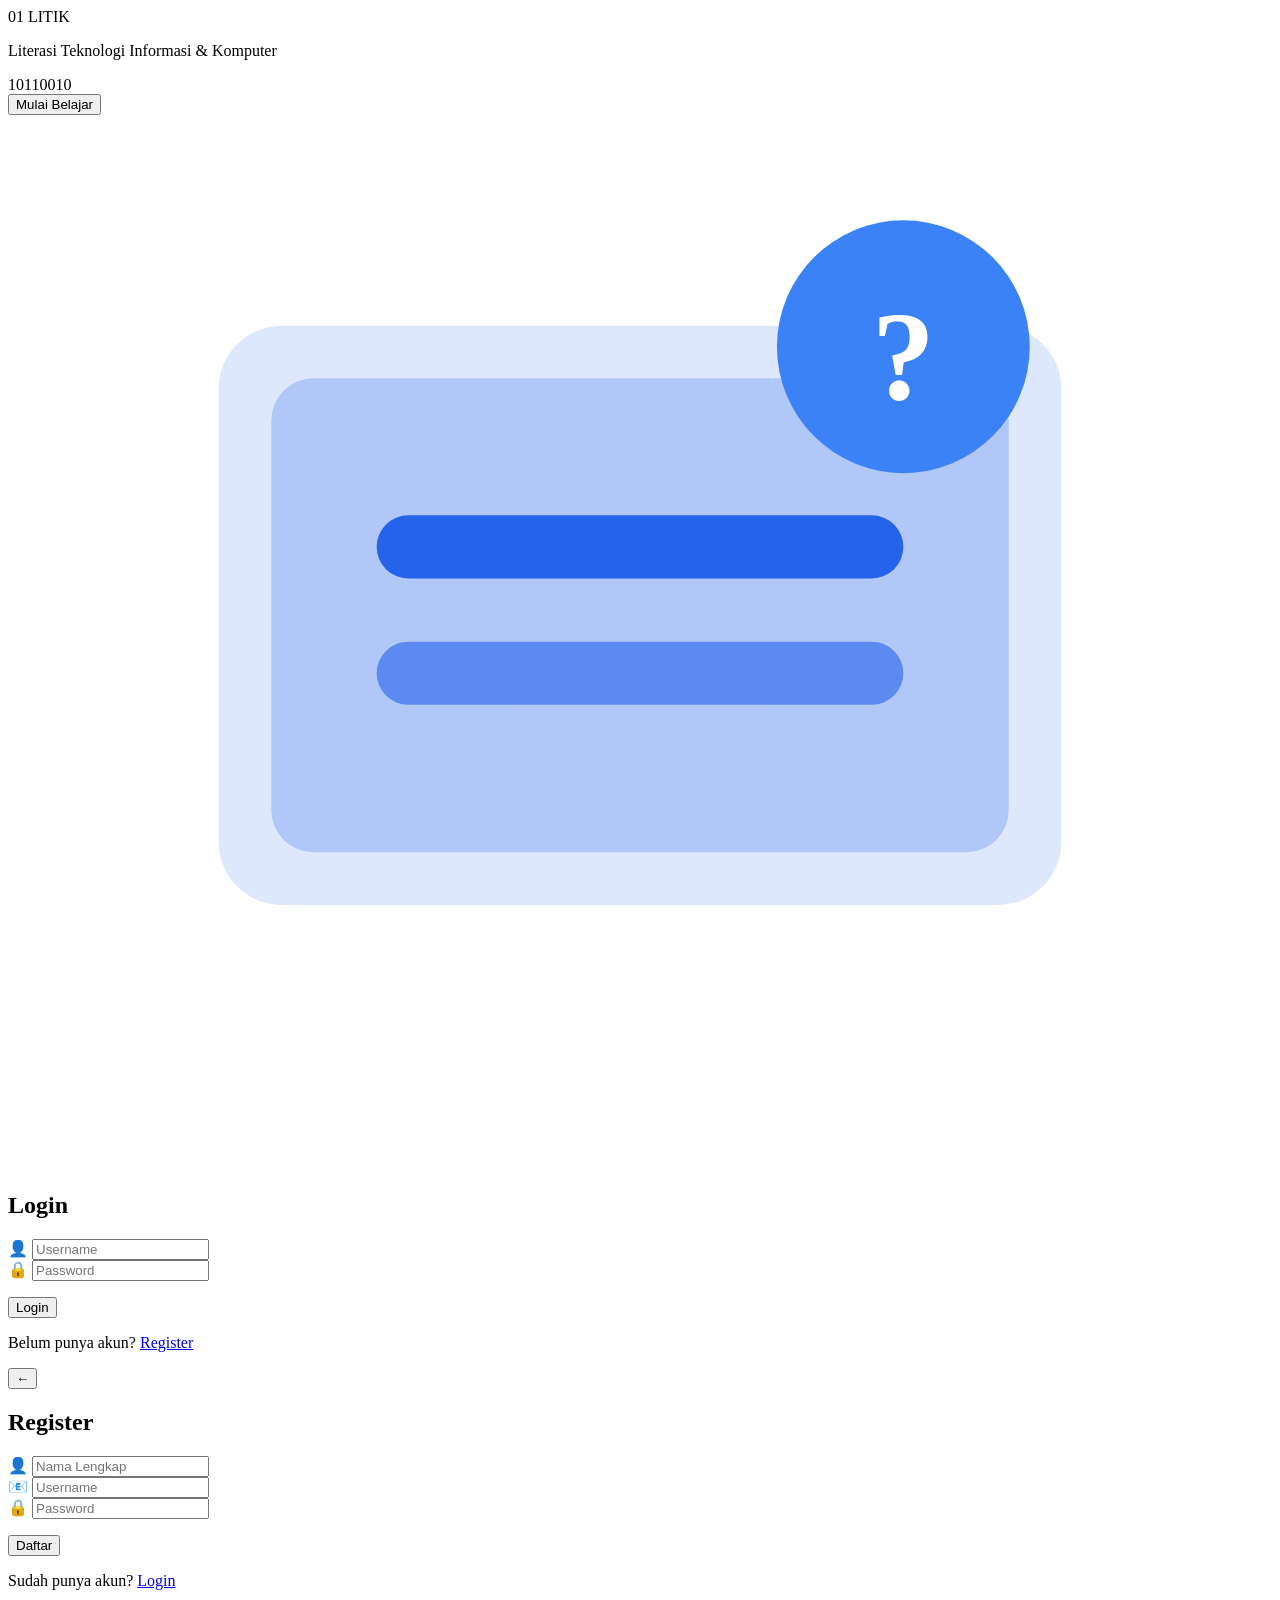
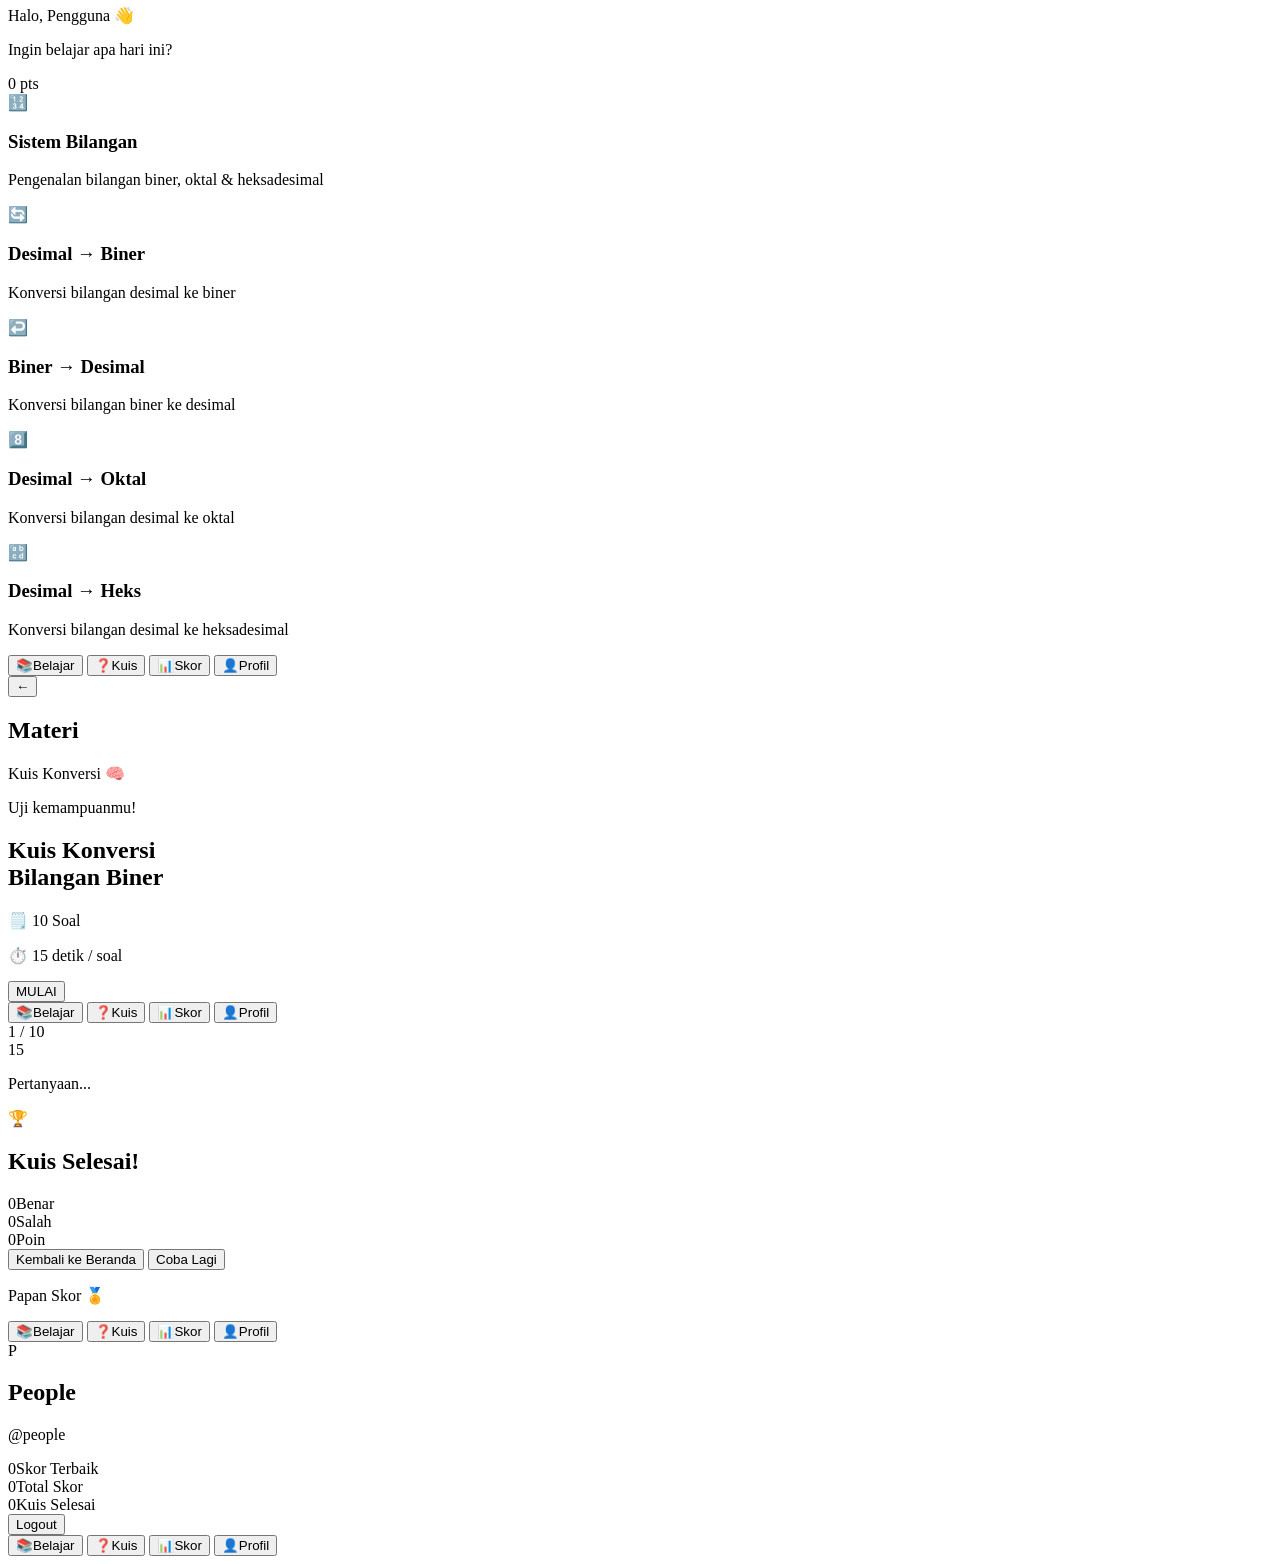
==== index.html @ dcb61ea6 "Add files via upload" ====
<!DOCTYPE html>
<html lang="id">
<head>
  <meta charset="UTF-8" />
  <meta name="viewport" content="width=device-width, initial-scale=1.0" />
  <title>LITIK — Literasi Teknologi Informasi & Komputer</title>
  <link rel="preconnect" href="https://fonts.googleapis.com" />
  <link href="https://fonts.googleapis.com/css2?family=Nunito:wght@400;600;700;800;900&family=Space+Mono:wght@400;700&display=swap" rel="stylesheet" />
  <link rel="stylesheet" href="style.css" />
</head>
<body>

<!-- ====== SCREENS ====== -->
<div id="app">

  <!-- SPLASH -->
  <div class="screen active" id="screen-splash">
    <div class="splash-content">
      <div class="splash-logo">
        <span class="logo-bit">01</span>
        <span class="logo-name">LITIK</span>
      </div>
      <p class="splash-sub">Literasi Teknologi Informasi &amp; Komputer</p>
      <div class="splash-bits">
        <span>1</span><span>0</span><span>1</span><span>1</span><span>0</span><span>0</span><span>1</span><span>0</span>
      </div>
      <button class="btn-primary" onclick="showScreen('screen-login')">Mulai Belajar</button>
    </div>
  </div>

  <!-- LOGIN -->
  <div class="screen" id="screen-login">
    <div class="auth-card">
      <div class="auth-illo">
        <svg viewBox="0 0 120 100" xmlns="http://www.w3.org/2000/svg">
          <rect x="20" y="20" width="80" height="55" rx="6" fill="#2563eb" opacity=".15"/>
          <rect x="25" y="25" width="70" height="45" rx="4" fill="#2563eb" opacity=".25"/>
          <rect x="35" y="38" width="50" height="6" rx="3" fill="#2563eb"/>
          <rect x="35" y="50" width="50" height="6" rx="3" fill="#2563eb" opacity=".6"/>
          <circle cx="85" cy="22" r="12" fill="#3b82f6"/>
          <text x="85" y="27" text-anchor="middle" font-size="12" fill="white" font-weight="bold">?</text>
        </svg>
      </div>
      <h2>Login</h2>
      <div class="form-group">
        <span class="input-icon">👤</span>
        <input type="text" id="login-user" placeholder="Username" />
      </div>
      <div class="form-group">
        <span class="input-icon">🔒</span>
        <input type="password" id="login-pass" placeholder="Password" />
      </div>
      <p class="form-error" id="login-error"></p>
      <button class="btn-primary" onclick="doLogin()">Login</button>
      <p class="auth-switch">Belum punya akun? <a href="#" onclick="showScreen('screen-register')">Register</a></p>
    </div>
  </div>

  <!-- REGISTER -->
  <div class="screen" id="screen-register">
    <div class="auth-card">
      <button class="btn-back" onclick="showScreen('screen-login')">←</button>
      <h2>Register</h2>
      <div class="form-group">
        <span class="input-icon">👤</span>
        <input type="text" id="reg-name" placeholder="Nama Lengkap" />
      </div>
      <div class="form-group">
        <span class="input-icon">📧</span>
        <input type="text" id="reg-user" placeholder="Username" />
      </div>
      <div class="form-group">
        <span class="input-icon">🔒</span>
        <input type="password" id="reg-pass" placeholder="Password" />
      </div>
      <p class="form-error" id="reg-error"></p>
      <button class="btn-primary" onclick="doRegister()">Daftar</button>
      <p class="auth-switch">Sudah punya akun? <a href="#" onclick="showScreen('screen-login')">Login</a></p>
    </div>
  </div>

  <!-- HOME (BELAJAR) -->
  <div class="screen" id="screen-home">
    <div class="home-header">
      <div>
        <p class="greeting">Halo, <span id="display-name">Pengguna</span> 👋</p>
        <p class="sub-greeting">Ingin belajar apa hari ini?</p>
      </div>
      <div class="header-score-badge"><span id="header-score">0</span> pts</div>
    </div>
    <div class="topic-grid">
      <div class="topic-card" onclick="showMateri('biner')">
        <div class="topic-icon">🔢</div>
        <h3>Sistem Bilangan</h3>
        <p>Pengenalan bilangan biner, oktal & heksadesimal</p>
      </div>
      <div class="topic-card" onclick="showMateri('desimal-biner')">
        <div class="topic-icon">🔄</div>
        <h3>Desimal → Biner</h3>
        <p>Konversi bilangan desimal ke biner</p>
      </div>
      <div class="topic-card" onclick="showMateri('biner-desimal')">
        <div class="topic-icon">↩️</div>
        <h3>Biner → Desimal</h3>
        <p>Konversi bilangan biner ke desimal</p>
      </div>
      <div class="topic-card" onclick="showMateri('desimal-oktal')">
        <div class="topic-icon">8️⃣</div>
        <h3>Desimal → Oktal</h3>
        <p>Konversi bilangan desimal ke oktal</p>
      </div>
      <div class="topic-card" onclick="showMateri('desimal-hex')">
        <div class="topic-icon">🔡</div>
        <h3>Desimal → Heks</h3>
        <p>Konversi bilangan desimal ke heksadesimal</p>
      </div>
    </div>
    <div class="bottom-nav">
      <button class="nav-btn active" onclick="switchTab('home')"><span>📚</span>Belajar</button>
      <button class="nav-btn" onclick="switchTab('kuis')"><span>❓</span>Kuis</button>
      <button class="nav-btn" onclick="switchTab('skor')"><span>📊</span>Skor</button>
      <button class="nav-btn" onclick="switchTab('profil')"><span>👤</span>Profil</button>
    </div>
  </div>

  <!-- MATERI -->
  <div class="screen" id="screen-materi">
    <div class="materi-header">
      <button class="btn-back-light" onclick="showScreen('screen-home')">←</button>
      <h2 id="materi-title">Materi</h2>
    </div>
    <div class="materi-body" id="materi-body"></div>
  </div>

  <!-- KUIS -->
  <div class="screen" id="screen-kuis">
    <div class="home-header">
      <div>
        <p class="greeting">Kuis Konversi 🧠</p>
        <p class="sub-greeting">Uji kemampuanmu!</p>
      </div>
    </div>
    <div class="kuis-card-preview">
      <div class="kuis-preview-info">
        <h2>Kuis Konversi<br>Bilangan Biner</h2>
        <p>🗒️ 10 Soal</p>
        <p>⏱️ 15 detik / soal</p>
        <button class="btn-primary" onclick="startKuis()">MULAI</button>
      </div>
    </div>
    <div class="bottom-nav">
      <button class="nav-btn" onclick="switchTab('home')"><span>📚</span>Belajar</button>
      <button class="nav-btn active" onclick="switchTab('kuis')"><span>❓</span>Kuis</button>
      <button class="nav-btn" onclick="switchTab('skor')"><span>📊</span>Skor</button>
      <button class="nav-btn" onclick="switchTab('profil')"><span>👤</span>Profil</button>
    </div>
  </div>

  <!-- KUIS ACTIVE -->
  <div class="screen" id="screen-kuis-active">
    <div class="kuis-header">
      <span id="kuis-q-num">1 / 10</span>
      <div class="kuis-timer-wrap">
        <div class="kuis-timer-bar"><div id="kuis-timer-fill"></div></div>
        <span id="kuis-timer-text">15</span>
      </div>
    </div>
    <div class="kuis-question-box">
      <p id="kuis-question">Pertanyaan...</p>
    </div>
    <div class="kuis-options" id="kuis-options"></div>
  </div>

  <!-- KUIS RESULT -->
  <div class="screen" id="screen-kuis-result">
    <div class="result-box">
      <div class="result-trophy">🏆</div>
      <h2>Kuis Selesai!</h2>
      <div class="result-stat">
        <div class="stat-item"><span id="res-benar">0</span><label>Benar</label></div>
        <div class="stat-item"><span id="res-salah">0</span><label>Salah</label></div>
        <div class="stat-item"><span id="res-pts">0</span><label>Poin</label></div>
      </div>
      <button class="btn-primary" onclick="showScreen('screen-home'); switchTab('home')">Kembali ke Beranda</button>
      <button class="btn-secondary" onclick="startKuis()">Coba Lagi</button>
    </div>
  </div>

  <!-- SKOR -->
  <div class="screen" id="screen-skor">
    <div class="home-header"><p class="greeting">Papan Skor 🏅</p></div>
    <div class="leaderboard" id="leaderboard-list"></div>
    <div class="bottom-nav">
      <button class="nav-btn" onclick="switchTab('home')"><span>📚</span>Belajar</button>
      <button class="nav-btn" onclick="switchTab('kuis')"><span>❓</span>Kuis</button>
      <button class="nav-btn active" onclick="switchTab('skor')"><span>📊</span>Skor</button>
      <button class="nav-btn" onclick="switchTab('profil')"><span>👤</span>Profil</button>
    </div>
  </div>

  <!-- PROFIL -->
  <div class="screen" id="screen-profil">
    <div class="profil-header">
      <div class="profil-avatar" id="profil-avatar">P</div>
      <h2 id="profil-name">People</h2>
      <p id="profil-username">@people</p>
    </div>
    <div class="profil-stats">
      <div class="pstat"><span id="profil-best">0</span><label>Skor Terbaik</label></div>
      <div class="pstat"><span id="profil-total">0</span><label>Total Skor</label></div>
      <div class="pstat"><span id="profil-quizzes">0</span><label>Kuis Selesai</label></div>
    </div>
    <div class="profil-actions">
      <button class="btn-secondary" onclick="doLogout()">Logout</button>
    </div>
    <div class="bottom-nav">
      <button class="nav-btn" onclick="switchTab('home')"><span>📚</span>Belajar</button>
      <button class="nav-btn" onclick="switchTab('kuis')"><span>❓</span>Kuis</button>
      <button class="nav-btn" onclick="switchTab('skor')"><span>📊</span>Skor</button>
      <button class="nav-btn active" onclick="switchTab('profil')"><span>👤</span>Profil</button>
    </div>
  </div>

</div><!-- end #app -->

<script src="app.js"></script>
</body>
</html>
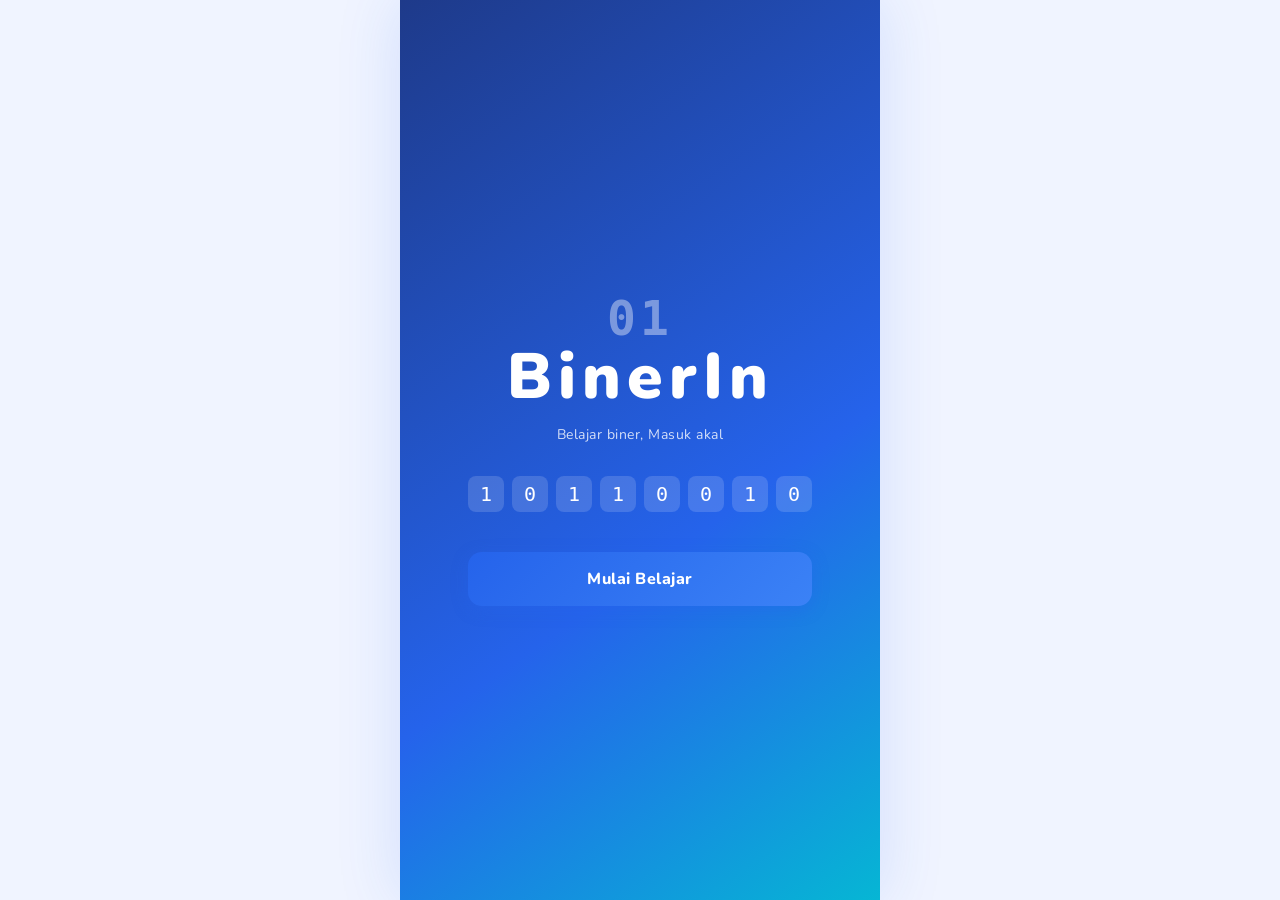
==== commit c23039cc: "Update index.html" ====
--- a/index.html
+++ b/index.html
@@ -3,7 +3,7 @@
 <head>
   <meta charset="UTF-8" />
   <meta name="viewport" content="width=device-width, initial-scale=1.0" />
-  <title>LITIK — Literasi Teknologi Informasi & Komputer</title>
+  <title>BinerIn – belajar biner, masuk akal</title>
   <link rel="preconnect" href="https://fonts.googleapis.com" />
   <link href="https://fonts.googleapis.com/css2?family=Nunito:wght@400;600;700;800;900&family=Space+Mono:wght@400;700&display=swap" rel="stylesheet" />
   <link rel="stylesheet" href="style.css" />
@@ -18,9 +18,9 @@
     <div class="splash-content">
       <div class="splash-logo">
         <span class="logo-bit">01</span>
-        <span class="logo-name">LITIK</span>
-      </div>
-      <p class="splash-sub">Literasi Teknologi Informasi &amp; Komputer</p>
+        <span class="logo-name">BinerIn</span>
+      </div>
+      <p class="splash-sub">Belajar biner, Masuk akal</p>
       <div class="splash-bits">
         <span>1</span><span>0</span><span>1</span><span>1</span><span>0</span><span>0</span><span>1</span><span>0</span>
       </div>
@@ -225,4 +225,4 @@
 
 <script src="app.js"></script>
 </body>
-</html>+</html>
--- a/style.css
+++ b/style.css
@@ -0,0 +1,753 @@
+/* ==============================
+   LITIK — Global Reset & Vars
+============================== */
+*, *::before, *::after { box-sizing: border-box; margin: 0; padding: 0; }
+
+:root {
+  --primary: #2563eb;
+  --primary-light: #3b82f6;
+  --primary-pale: #dbeafe;
+  --accent: #06b6d4;
+  --success: #10b981;
+  --danger: #ef4444;
+  --warning: #f59e0b;
+  --bg: #f0f4ff;
+  --card: #ffffff;
+  --text: #1e293b;
+  --muted: #64748b;
+  --border: #e2e8f0;
+  --radius: 16px;
+  --shadow: 0 4px 24px rgba(37,99,235,.12);
+}
+
+html, body {
+  height: 100%;
+  font-family: 'Nunito', sans-serif;
+  background: var(--bg);
+  color: var(--text);
+  overflow: hidden;
+}
+
+#app {
+  position: relative;
+  width: 100%;
+  max-width: 480px;
+  height: 100dvh;
+  margin: 0 auto;
+  overflow: hidden;
+  background: var(--bg);
+  box-shadow: 0 0 60px rgba(37,99,235,.15);
+}
+
+/* ==============================
+   SCREENS
+============================== */
+.screen {
+  position: absolute;
+  inset: 0;
+  overflow-y: auto;
+  opacity: 0;
+  pointer-events: none;
+  transform: translateY(20px);
+  transition: opacity .3s ease, transform .3s ease;
+  padding-bottom: 80px;
+}
+.screen.active {
+  opacity: 1;
+  pointer-events: all;
+  transform: translateY(0);
+}
+.screen:not(.active) { pointer-events: none; }
+
+/* ==============================
+   SPLASH
+============================== */
+#screen-splash {
+  background: linear-gradient(145deg, #1e3a8a 0%, #2563eb 60%, #06b6d4 100%);
+  display: flex;
+  align-items: center;
+  justify-content: center;
+  padding-bottom: 0;
+}
+.splash-content {
+  text-align: center;
+  color: white;
+  padding: 32px;
+}
+.splash-logo {
+  margin-bottom: 12px;
+}
+.logo-bit {
+  display: block;
+  font-family: 'Space Mono', monospace;
+  font-size: 48px;
+  font-weight: 700;
+  letter-spacing: 4px;
+  opacity: .4;
+  line-height: 1;
+}
+.logo-name {
+  display: block;
+  font-size: 64px;
+  font-weight: 900;
+  letter-spacing: 6px;
+  line-height: 1.1;
+}
+.splash-sub {
+  font-size: 14px;
+  opacity: .8;
+  margin-bottom: 32px;
+  letter-spacing: .5px;
+}
+.splash-bits {
+  display: flex;
+  justify-content: center;
+  gap: 8px;
+  margin-bottom: 40px;
+}
+.splash-bits span {
+  font-family: 'Space Mono', monospace;
+  font-size: 20px;
+  width: 36px;
+  height: 36px;
+  display: flex;
+  align-items: center;
+  justify-content: center;
+  background: rgba(255,255,255,.15);
+  border-radius: 8px;
+  animation: bitPulse 2s infinite;
+}
+.splash-bits span:nth-child(2) { animation-delay: .2s; }
+.splash-bits span:nth-child(3) { animation-delay: .4s; }
+.splash-bits span:nth-child(4) { animation-delay: .6s; }
+.splash-bits span:nth-child(5) { animation-delay: .8s; }
+.splash-bits span:nth-child(6) { animation-delay: 1.0s; }
+.splash-bits span:nth-child(7) { animation-delay: 1.2s; }
+.splash-bits span:nth-child(8) { animation-delay: 1.4s; }
+@keyframes bitPulse {
+  0%,100% { opacity: .4; transform: scale(1); }
+  50% { opacity: 1; transform: scale(1.15); }
+}
+
+/* ==============================
+   AUTH SCREENS
+============================== */
+#screen-login, #screen-register {
+  display: flex;
+  align-items: center;
+  justify-content: center;
+  min-height: 100%;
+  padding: 24px;
+  padding-bottom: 24px;
+  background: var(--bg);
+}
+.auth-card {
+  background: var(--card);
+  border-radius: 24px;
+  padding: 32px 28px;
+  width: 100%;
+  max-width: 400px;
+  box-shadow: var(--shadow);
+  position: relative;
+}
+.auth-card h2 {
+  font-size: 28px;
+  font-weight: 900;
+  color: var(--primary);
+  margin-bottom: 24px;
+  text-align: center;
+}
+.auth-illo {
+  width: 120px;
+  margin: 0 auto 20px;
+}
+.auth-illo svg { width: 100%; }
+
+.form-group {
+  position: relative;
+  margin-bottom: 16px;
+}
+.input-icon {
+  position: absolute;
+  left: 14px;
+  top: 50%;
+  transform: translateY(-50%);
+  font-size: 16px;
+}
+.form-group input {
+  width: 100%;
+  padding: 14px 14px 14px 44px;
+  border: 2px solid var(--border);
+  border-radius: 12px;
+  font-family: 'Nunito', sans-serif;
+  font-size: 15px;
+  outline: none;
+  transition: border-color .2s;
+  background: #f8faff;
+}
+.form-group input:focus {
+  border-color: var(--primary);
+  background: white;
+}
+.form-error {
+  color: var(--danger);
+  font-size: 13px;
+  min-height: 18px;
+  margin-bottom: 8px;
+  text-align: center;
+}
+.auth-switch {
+  text-align: center;
+  margin-top: 16px;
+  font-size: 14px;
+  color: var(--muted);
+}
+.auth-switch a { color: var(--primary); font-weight: 700; text-decoration: none; }
+
+/* ==============================
+   BUTTONS
+============================== */
+.btn-primary {
+  display: block;
+  width: 100%;
+  padding: 16px;
+  background: linear-gradient(135deg, var(--primary), var(--primary-light));
+  color: white;
+  border: none;
+  border-radius: 14px;
+  font-family: 'Nunito', sans-serif;
+  font-size: 16px;
+  font-weight: 800;
+  letter-spacing: .5px;
+  cursor: pointer;
+  transition: transform .15s, box-shadow .15s;
+  box-shadow: 0 4px 16px rgba(37,99,235,.35);
+}
+.btn-primary:hover { transform: translateY(-2px); box-shadow: 0 6px 20px rgba(37,99,235,.45); }
+.btn-primary:active { transform: translateY(0); }
+
+.btn-secondary {
+  display: block;
+  width: 100%;
+  padding: 14px;
+  background: transparent;
+  color: var(--primary);
+  border: 2px solid var(--primary);
+  border-radius: 14px;
+  font-family: 'Nunito', sans-serif;
+  font-size: 15px;
+  font-weight: 700;
+  cursor: pointer;
+  transition: background .2s;
+  margin-top: 12px;
+}
+.btn-secondary:hover { background: var(--primary-pale); }
+
+.btn-back {
+  position: absolute;
+  top: 16px;
+  left: 16px;
+  background: var(--primary-pale);
+  border: none;
+  width: 36px;
+  height: 36px;
+  border-radius: 50%;
+  font-size: 18px;
+  cursor: pointer;
+  color: var(--primary);
+  font-weight: 700;
+}
+
+/* ==============================
+   HOME / BELAJAR
+============================== */
+.home-header {
+  background: linear-gradient(135deg, #1e3a8a, #2563eb);
+  color: white;
+  padding: 24px 20px 36px;
+  display: flex;
+  justify-content: space-between;
+  align-items: flex-start;
+  border-radius: 0 0 28px 28px;
+  margin-bottom: 20px;
+}
+.greeting {
+  font-size: 20px;
+  font-weight: 800;
+}
+.sub-greeting {
+  font-size: 14px;
+  opacity: .75;
+  margin-top: 2px;
+}
+.header-score-badge {
+  background: rgba(255,255,255,.2);
+  backdrop-filter: blur(4px);
+  padding: 6px 14px;
+  border-radius: 20px;
+  font-weight: 800;
+  font-size: 14px;
+  white-space: nowrap;
+}
+
+.topic-grid {
+  padding: 0 16px;
+  display: grid;
+  grid-template-columns: 1fr 1fr;
+  gap: 14px;
+}
+.topic-card {
+  background: var(--card);
+  border-radius: var(--radius);
+  padding: 18px 14px;
+  box-shadow: 0 2px 12px rgba(37,99,235,.08);
+  cursor: pointer;
+  transition: transform .2s, box-shadow .2s;
+  border: 2px solid transparent;
+}
+.topic-card:hover {
+  transform: translateY(-3px);
+  box-shadow: 0 6px 20px rgba(37,99,235,.15);
+  border-color: var(--primary-pale);
+}
+.topic-card:first-child {
+  grid-column: 1 / -1;
+  display: flex;
+  align-items: center;
+  gap: 16px;
+}
+.topic-icon {
+  font-size: 32px;
+  margin-bottom: 8px;
+}
+.topic-card:first-child .topic-icon { margin-bottom: 0; font-size: 40px; }
+.topic-card h3 { font-size: 14px; font-weight: 800; color: var(--text); margin-bottom: 4px; }
+.topic-card p { font-size: 12px; color: var(--muted); line-height: 1.4; }
+
+/* ==============================
+   MATERI
+============================== */
+.materi-header {
+  background: linear-gradient(135deg, #1e3a8a, #2563eb);
+  padding: 20px 20px 24px;
+  display: flex;
+  align-items: center;
+  gap: 12px;
+  color: white;
+  border-radius: 0 0 24px 24px;
+  margin-bottom: 20px;
+}
+.materi-header h2 { font-size: 20px; font-weight: 800; }
+.btn-back-light {
+  background: rgba(255,255,255,.2);
+  border: none;
+  width: 36px;
+  height: 36px;
+  border-radius: 50%;
+  font-size: 18px;
+  cursor: pointer;
+  color: white;
+  font-weight: 700;
+  flex-shrink: 0;
+}
+.materi-body {
+  padding: 0 16px 16px;
+}
+.materi-section {
+  background: var(--card);
+  border-radius: var(--radius);
+  padding: 20px;
+  margin-bottom: 16px;
+  box-shadow: 0 2px 12px rgba(37,99,235,.07);
+}
+.materi-section h3 {
+  font-size: 16px;
+  font-weight: 800;
+  color: var(--primary);
+  margin-bottom: 10px;
+  display: flex;
+  align-items: center;
+  gap: 8px;
+}
+.materi-section p {
+  font-size: 14px;
+  line-height: 1.7;
+  color: var(--text);
+  margin-bottom: 10px;
+}
+.materi-section p:last-child { margin-bottom: 0; }
+.code-block {
+  background: #1e293b;
+  color: #7dd3fc;
+  padding: 14px 16px;
+  border-radius: 10px;
+  font-family: 'Space Mono', monospace;
+  font-size: 13px;
+  line-height: 1.8;
+  overflow-x: auto;
+  margin: 10px 0;
+}
+.highlight { color: #fbbf24; }
+.highlight-green { color: #86efac; }
+.table-konversi {
+  width: 100%;
+  border-collapse: collapse;
+  font-size: 13px;
+  margin-top: 10px;
+}
+.table-konversi th {
+  background: var(--primary);
+  color: white;
+  padding: 8px 10px;
+  text-align: center;
+  font-weight: 700;
+}
+.table-konversi td {
+  padding: 7px 10px;
+  text-align: center;
+  border-bottom: 1px solid var(--border);
+  font-family: 'Space Mono', monospace;
+  font-size: 12px;
+}
+.table-konversi tr:nth-child(even) td { background: #f8faff; }
+
+/* ==============================
+   KUIS PREVIEW
+============================== */
+.kuis-card-preview {
+  margin: 0 16px;
+  background: linear-gradient(145deg, #dbeafe, #eff6ff);
+  border-radius: 24px;
+  padding: 28px 24px;
+  box-shadow: 0 4px 20px rgba(37,99,235,.12);
+  border: 2px solid var(--primary-pale);
+}
+.kuis-preview-info h2 { font-size: 24px; font-weight: 900; color: var(--primary); margin-bottom: 16px; }
+.kuis-preview-info p { font-size: 15px; color: var(--muted); margin-bottom: 8px; font-weight: 600; }
+.kuis-preview-info .btn-primary { margin-top: 20px; }
+
+/* ==============================
+   KUIS ACTIVE
+============================== */
+#screen-kuis-active {
+  padding-bottom: 0;
+  background: var(--bg);
+}
+.kuis-header {
+  background: linear-gradient(135deg, #1e3a8a, #2563eb);
+  color: white;
+  padding: 20px;
+  display: flex;
+  align-items: center;
+  justify-content: space-between;
+  gap: 16px;
+  border-radius: 0 0 24px 24px;
+  margin-bottom: 24px;
+}
+#kuis-q-num { font-weight: 800; font-size: 16px; white-space: nowrap; }
+.kuis-timer-wrap {
+  flex: 1;
+  display: flex;
+  align-items: center;
+  gap: 10px;
+}
+.kuis-timer-bar {
+  flex: 1;
+  height: 8px;
+  background: rgba(255,255,255,.25);
+  border-radius: 4px;
+  overflow: hidden;
+}
+#kuis-timer-fill {
+  height: 100%;
+  width: 100%;
+  background: #fbbf24;
+  border-radius: 4px;
+  transition: width 1s linear, background .3s;
+}
+#kuis-timer-text { font-weight: 800; font-size: 18px; min-width: 24px; text-align: right; }
+
+.kuis-question-box {
+  margin: 0 16px 24px;
+  background: var(--card);
+  border-radius: 20px;
+  padding: 28px 20px;
+  box-shadow: var(--shadow);
+  min-height: 130px;
+  display: flex;
+  align-items: center;
+  justify-content: center;
+}
+#kuis-question {
+  font-size: 18px;
+  font-weight: 800;
+  text-align: center;
+  line-height: 1.5;
+  font-family: 'Space Mono', monospace;
+}
+
+.kuis-options {
+  padding: 0 16px;
+  display: grid;
+  grid-template-columns: 1fr 1fr;
+  gap: 12px;
+}
+.opt-btn {
+  background: var(--card);
+  border: 2px solid var(--border);
+  border-radius: 14px;
+  padding: 16px 12px;
+  font-family: 'Nunito', sans-serif;
+  font-size: 15px;
+  font-weight: 700;
+  cursor: pointer;
+  transition: all .2s;
+  text-align: center;
+  display: flex;
+  align-items: center;
+  justify-content: center;
+  gap: 8px;
+  min-height: 60px;
+}
+.opt-btn:hover:not(:disabled) {
+  border-color: var(--primary);
+  background: var(--primary-pale);
+  transform: scale(1.02);
+}
+.opt-btn.correct {
+  border-color: var(--success);
+  background: #dcfce7;
+  color: #166534;
+}
+.opt-btn.wrong {
+  border-color: var(--danger);
+  background: #fee2e2;
+  color: #991b1b;
+}
+.opt-label {
+  font-weight: 900;
+  color: var(--primary);
+}
+.opt-btn.correct .opt-label { color: #166534; }
+.opt-btn.wrong .opt-label { color: #991b1b; }
+
+/* ==============================
+   KUIS RESULT
+============================== */
+#screen-kuis-result {
+  display: flex;
+  align-items: center;
+  justify-content: center;
+  min-height: 100%;
+  padding: 24px;
+  padding-bottom: 24px;
+  background: var(--bg);
+}
+.result-box {
+  background: var(--card);
+  border-radius: 28px;
+  padding: 40px 28px;
+  text-align: center;
+  box-shadow: var(--shadow);
+  width: 100%;
+}
+.result-trophy { font-size: 72px; margin-bottom: 16px; }
+.result-box h2 { font-size: 28px; font-weight: 900; color: var(--primary); margin-bottom: 28px; }
+.result-stat {
+  display: flex;
+  justify-content: center;
+  gap: 16px;
+  margin-bottom: 32px;
+}
+.stat-item {
+  background: var(--primary-pale);
+  border-radius: 14px;
+  padding: 16px 20px;
+  min-width: 80px;
+}
+.stat-item span {
+  display: block;
+  font-size: 32px;
+  font-weight: 900;
+  color: var(--primary);
+  font-family: 'Space Mono', monospace;
+}
+.stat-item label {
+  font-size: 12px;
+  color: var(--muted);
+  font-weight: 700;
+  margin-top: 2px;
+  display: block;
+}
+
+/* ==============================
+   LEADERBOARD
+============================== */
+#screen-skor .home-header { margin-bottom: 16px; }
+.leaderboard { padding: 0 16px; }
+.lb-item {
+  display: flex;
+  align-items: center;
+  gap: 14px;
+  background: var(--card);
+  border-radius: 14px;
+  padding: 14px 18px;
+  margin-bottom: 10px;
+  box-shadow: 0 2px 10px rgba(37,99,235,.07);
+  transition: transform .15s;
+}
+.lb-item:hover { transform: translateX(4px); }
+.lb-rank {
+  font-family: 'Space Mono', monospace;
+  font-size: 18px;
+  font-weight: 700;
+  width: 32px;
+  text-align: center;
+  color: var(--muted);
+}
+.lb-item.gold .lb-rank { color: #d97706; }
+.lb-item.silver .lb-rank { color: #64748b; }
+.lb-item.bronze .lb-rank { color: #92400e; }
+.lb-avatar {
+  width: 42px;
+  height: 42px;
+  border-radius: 50%;
+  background: linear-gradient(135deg, var(--primary), var(--accent));
+  display: flex;
+  align-items: center;
+  justify-content: center;
+  color: white;
+  font-weight: 800;
+  font-size: 16px;
+  flex-shrink: 0;
+}
+.lb-info { flex: 1; }
+.lb-name { font-weight: 800; font-size: 15px; }
+.lb-pts { font-size: 12px; color: var(--muted); font-weight: 600; }
+.lb-score {
+  font-family: 'Space Mono', monospace;
+  font-weight: 700;
+  font-size: 16px;
+  color: var(--primary);
+}
+.lb-item.me { border: 2px solid var(--primary); background: var(--primary-pale); }
+
+/* ==============================
+   PROFIL
+============================== */
+#screen-profil { padding-bottom: 0; background: var(--bg); }
+.profil-header {
+  background: linear-gradient(135deg, #1e3a8a, #2563eb);
+  color: white;
+  padding: 40px 20px 32px;
+  text-align: center;
+  border-radius: 0 0 32px 32px;
+  margin-bottom: 24px;
+}
+.profil-avatar {
+  width: 80px;
+  height: 80px;
+  border-radius: 50%;
+  background: rgba(255,255,255,.25);
+  display: flex;
+  align-items: center;
+  justify-content: center;
+  font-size: 36px;
+  font-weight: 900;
+  margin: 0 auto 14px;
+  border: 3px solid rgba(255,255,255,.5);
+}
+.profil-header h2 { font-size: 22px; font-weight: 900; }
+.profil-header p { opacity: .75; font-size: 14px; margin-top: 4px; }
+.profil-stats {
+  display: flex;
+  justify-content: center;
+  gap: 16px;
+  padding: 0 16px;
+  margin-bottom: 24px;
+}
+.pstat {
+  flex: 1;
+  background: var(--card);
+  border-radius: 14px;
+  padding: 16px 8px;
+  text-align: center;
+  box-shadow: 0 2px 10px rgba(37,99,235,.08);
+}
+.pstat span {
+  display: block;
+  font-size: 24px;
+  font-weight: 900;
+  color: var(--primary);
+  font-family: 'Space Mono', monospace;
+}
+.pstat label { font-size: 11px; color: var(--muted); font-weight: 700; margin-top: 4px; display: block; }
+.profil-actions { padding: 0 16px; }
+
+/* ==============================
+   BOTTOM NAV
+============================== */
+.bottom-nav {
+  position: fixed;
+  bottom: 0;
+  left: 50%;
+  transform: translateX(-50%);
+  width: 100%;
+  max-width: 480px;
+  background: var(--card);
+  border-top: 1px solid var(--border);
+  display: flex;
+  justify-content: space-around;
+  padding: 10px 8px;
+  z-index: 100;
+  box-shadow: 0 -4px 20px rgba(37,99,235,.08);
+}
+.nav-btn {
+  display: flex;
+  flex-direction: column;
+  align-items: center;
+  gap: 3px;
+  background: none;
+  border: none;
+  cursor: pointer;
+  font-family: 'Nunito', sans-serif;
+  font-size: 11px;
+  font-weight: 700;
+  color: var(--muted);
+  padding: 6px 12px;
+  border-radius: 10px;
+  transition: all .2s;
+}
+.nav-btn span { font-size: 20px; }
+.nav-btn.active { color: var(--primary); background: var(--primary-pale); }
+.nav-btn:hover { color: var(--primary); }
+
+/* ==============================
+   SCROLLBAR
+============================== */
+.screen::-webkit-scrollbar { width: 4px; }
+.screen::-webkit-scrollbar-track { background: transparent; }
+.screen::-webkit-scrollbar-thumb { background: var(--border); border-radius: 4px; }
+
+/* ── LOADER ── */
+.screen-loader {
+  position: absolute;
+  inset: 0;
+  background: rgba(240,244,255,.9);
+  display: flex;
+  flex-direction: column;
+  align-items: center;
+  justify-content: center;
+  gap: 12px;
+  z-index: 999;
+  font-weight: 700;
+  color: var(--muted);
+}
+.loader-spinner {
+  width: 36px; height: 36px;
+  border: 4px solid var(--primary-pale);
+  border-top-color: var(--primary);
+  border-radius: 50%;
+  animation: spin .7s linear infinite;
+}
+@keyframes spin { to { transform: rotate(360deg); } }
